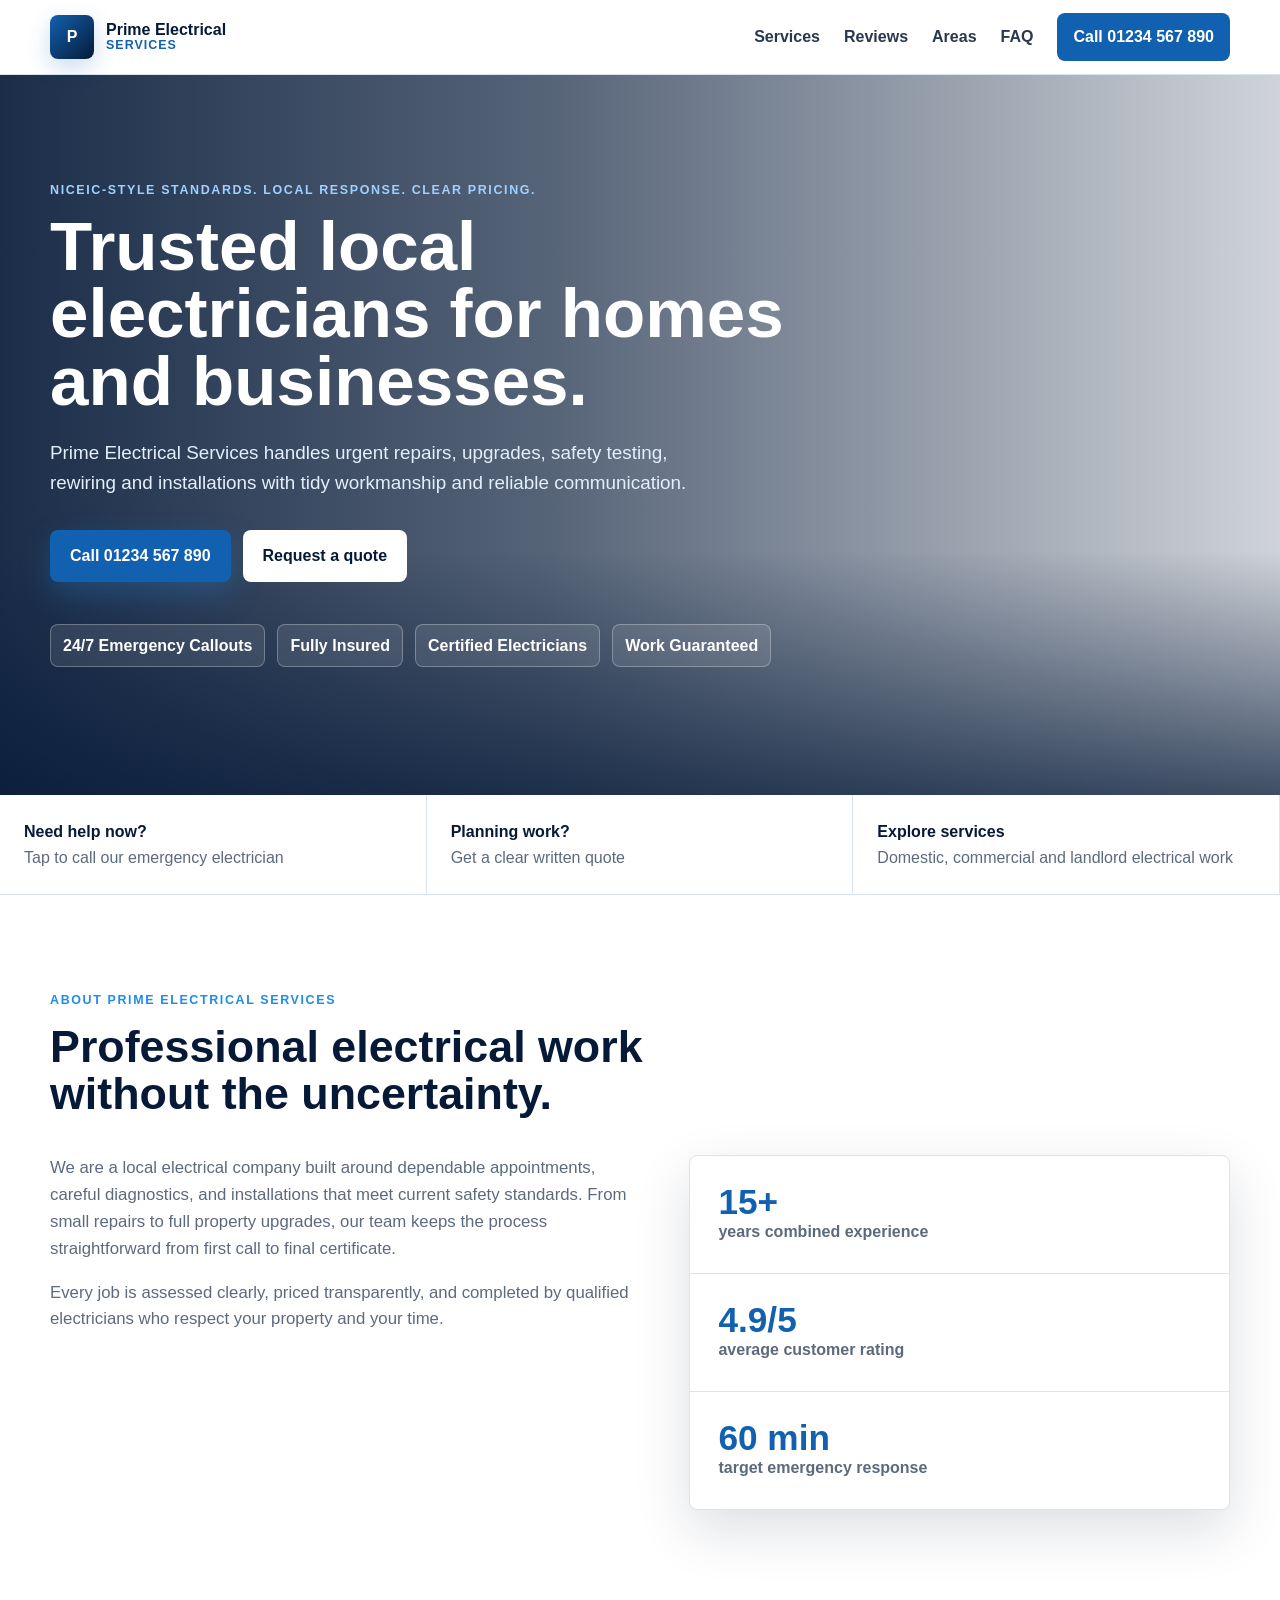
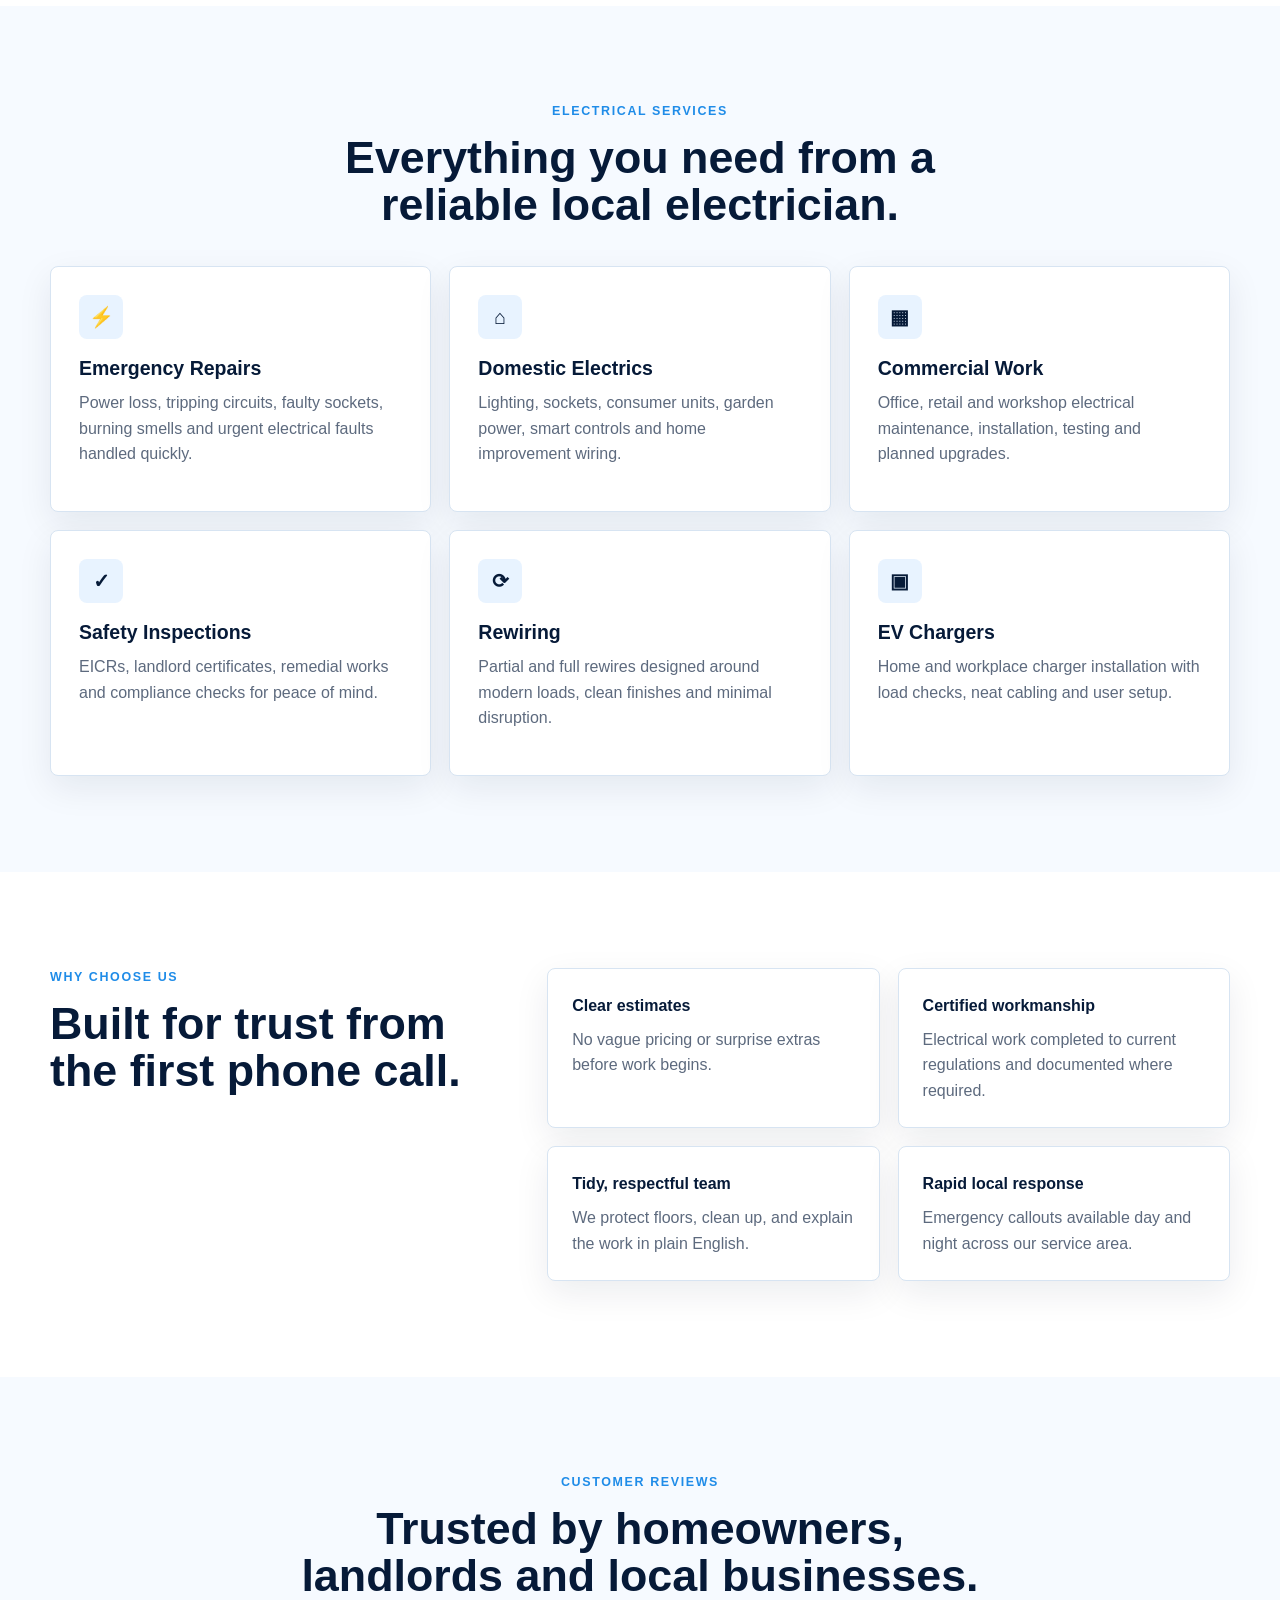
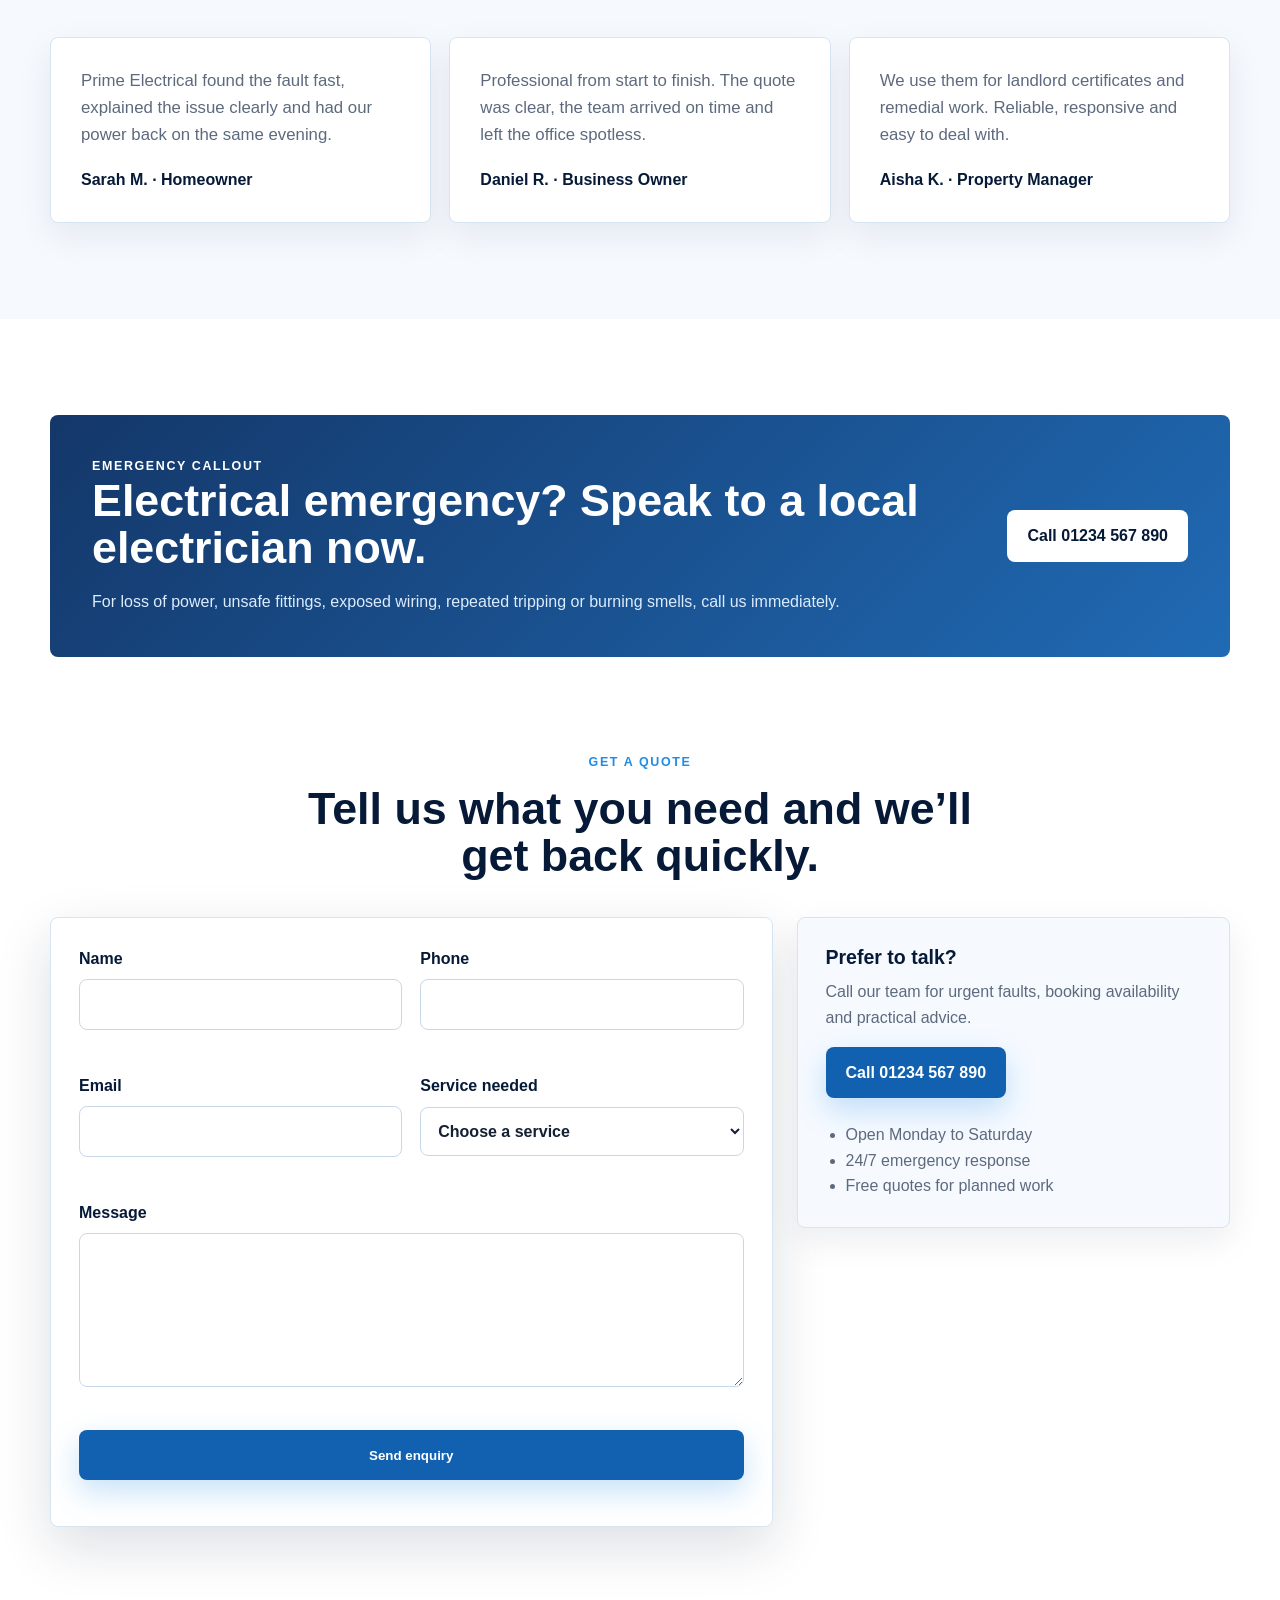
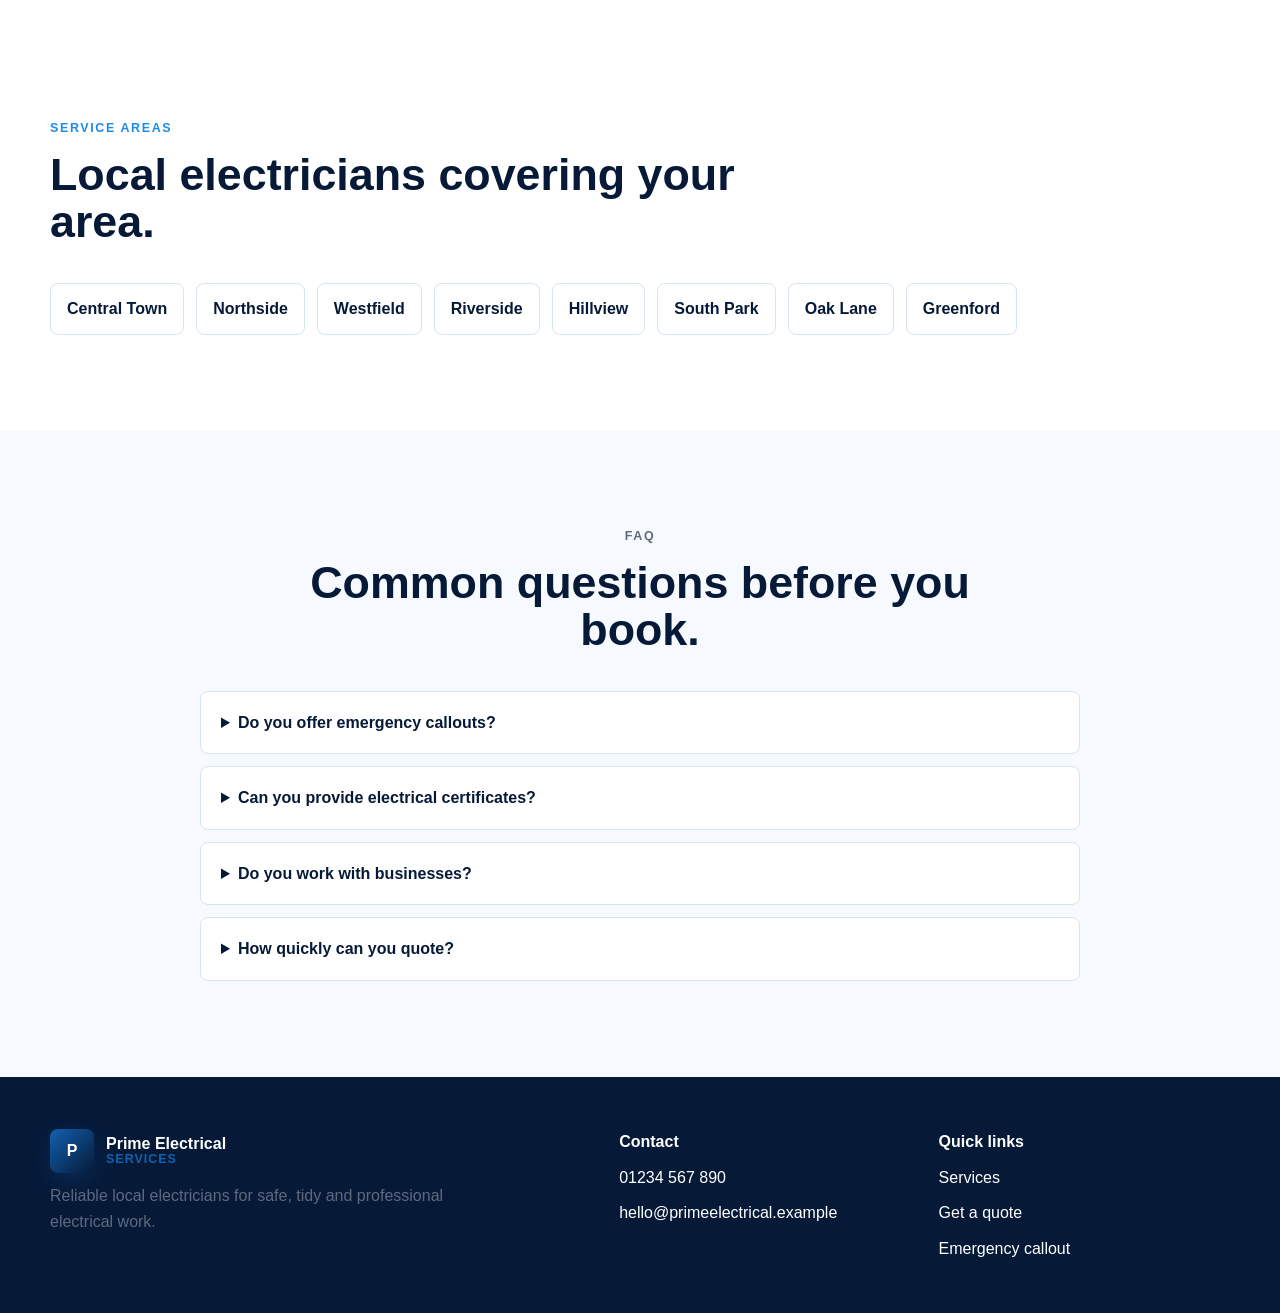
==== Portfolios/Electrical Business Website/index.html @ 75df39de "Portfolios" ====
<!DOCTYPE html>
<html lang="en">
<head>
  <meta charset="UTF-8">
  <meta name="viewport" content="width=device-width, initial-scale=1.0">
  <meta name="description" content="Prime Electrical Services provides reliable domestic and commercial electrical work, emergency callouts, inspections, rewiring, EV charger installation, and more.">
  <title>Prime Electrical Services | Trusted Local Electricians</title>
  <link rel="preconnect" href="https://images.unsplash.com">
  <link rel="stylesheet" href="styles.css">
</head>
<body>
  <header class="site-header" id="top">
    <nav class="nav" aria-label="Primary navigation">
      <a class="brand" href="#top" aria-label="Prime Electrical Services home">
        <span class="brand-mark">P</span>
        <span>
          <strong>Prime Electrical</strong>
          <small>Services</small>
        </span>
      </a>
      <button class="nav-toggle" type="button" aria-label="Open menu" aria-expanded="false">
        <span></span>
        <span></span>
        <span></span>
      </button>
      <div class="nav-links">
        <a href="#services">Services</a>
        <a href="#reviews">Reviews</a>
        <a href="#areas">Areas</a>
        <a href="#faq">FAQ</a>
        <a class="nav-call" href="tel:+441234567890">Call 01234 567 890</a>
      </div>
    </nav>
  </header>

  <main>
    <section class="hero section-reveal">
      <div class="hero-media" role="img" aria-label="Qualified electrician checking a residential electrical panel"></div>
      <div class="hero-overlay"></div>
      <div class="hero-content">
        <p class="eyebrow">NICEIC-style standards. Local response. Clear pricing.</p>
        <h1>Trusted local electricians for homes and businesses.</h1>
        <p class="hero-copy">Prime Electrical Services handles urgent repairs, upgrades, safety testing, rewiring and installations with tidy workmanship and reliable communication.</p>
        <div class="hero-actions">
          <a class="button primary" href="tel:+441234567890">Call 01234 567 890</a>
          <a class="button secondary" href="#contact">Request a quote</a>
        </div>
        <div class="trust-strip" aria-label="Trust badges">
          <span>24/7 Emergency Callouts</span>
          <span>Fully Insured</span>
          <span>Certified Electricians</span>
          <span>Work Guaranteed</span>
        </div>
      </div>
    </section>

    <section class="quick-contact" aria-label="Fast contact options">
      <a href="tel:+441234567890"><strong>Need help now?</strong> Tap to call our emergency electrician</a>
      <a href="#contact"><strong>Planning work?</strong> Get a clear written quote</a>
      <a href="#services"><strong>Explore services</strong> Domestic, commercial and landlord electrical work</a>
    </section>

    <section class="section about section-reveal" id="about">
      <div class="section-heading">
        <p class="eyebrow">About Prime Electrical Services</p>
        <h2>Professional electrical work without the uncertainty.</h2>
      </div>
      <div class="about-grid">
        <div>
          <p>We are a local electrical company built around dependable appointments, careful diagnostics, and installations that meet current safety standards. From small repairs to full property upgrades, our team keeps the process straightforward from first call to final certificate.</p>
          <p>Every job is assessed clearly, priced transparently, and completed by qualified electricians who respect your property and your time.</p>
        </div>
        <div class="stat-panel" aria-label="Company highlights">
          <div><strong>15+</strong><span>years combined experience</span></div>
          <div><strong>4.9/5</strong><span>average customer rating</span></div>
          <div><strong>60 min</strong><span>target emergency response</span></div>
        </div>
      </div>
    </section>

    <section class="section services section-reveal" id="services">
      <div class="section-heading center">
        <p class="eyebrow">Electrical services</p>
        <h2>Everything you need from a reliable local electrician.</h2>
      </div>
      <div class="card-grid">
        <article class="service-card">
          <span class="icon">⚡</span>
          <h3>Emergency Repairs</h3>
          <p>Power loss, tripping circuits, faulty sockets, burning smells and urgent electrical faults handled quickly.</p>
        </article>
        <article class="service-card">
          <span class="icon">⌂</span>
          <h3>Domestic Electrics</h3>
          <p>Lighting, sockets, consumer units, garden power, smart controls and home improvement wiring.</p>
        </article>
        <article class="service-card">
          <span class="icon">▦</span>
          <h3>Commercial Work</h3>
          <p>Office, retail and workshop electrical maintenance, installation, testing and planned upgrades.</p>
        </article>
        <article class="service-card">
          <span class="icon">✓</span>
          <h3>Safety Inspections</h3>
          <p>EICRs, landlord certificates, remedial works and compliance checks for peace of mind.</p>
        </article>
        <article class="service-card">
          <span class="icon">⟳</span>
          <h3>Rewiring</h3>
          <p>Partial and full rewires designed around modern loads, clean finishes and minimal disruption.</p>
        </article>
        <article class="service-card">
          <span class="icon">▣</span>
          <h3>EV Chargers</h3>
          <p>Home and workplace charger installation with load checks, neat cabling and user setup.</p>
        </article>
      </div>
    </section>

    <section class="section why section-reveal" id="why">
      <div class="section-heading">
        <p class="eyebrow">Why choose us</p>
        <h2>Built for trust from the first phone call.</h2>
      </div>
      <div class="why-grid">
        <div class="why-item"><strong>Clear estimates</strong><span>No vague pricing or surprise extras before work begins.</span></div>
        <div class="why-item"><strong>Certified workmanship</strong><span>Electrical work completed to current regulations and documented where required.</span></div>
        <div class="why-item"><strong>Tidy, respectful team</strong><span>We protect floors, clean up, and explain the work in plain English.</span></div>
        <div class="why-item"><strong>Rapid local response</strong><span>Emergency callouts available day and night across our service area.</span></div>
      </div>
    </section>

    <section class="section reviews section-reveal" id="reviews">
      <div class="section-heading center">
        <p class="eyebrow">Customer reviews</p>
        <h2>Trusted by homeowners, landlords and local businesses.</h2>
      </div>
      <div class="review-grid">
        <figure>
          <blockquote>Prime Electrical found the fault fast, explained the issue clearly and had our power back on the same evening.</blockquote>
          <figcaption>Sarah M. · Homeowner</figcaption>
        </figure>
        <figure>
          <blockquote>Professional from start to finish. The quote was clear, the team arrived on time and left the office spotless.</blockquote>
          <figcaption>Daniel R. · Business Owner</figcaption>
        </figure>
        <figure>
          <blockquote>We use them for landlord certificates and remedial work. Reliable, responsive and easy to deal with.</blockquote>
          <figcaption>Aisha K. · Property Manager</figcaption>
        </figure>
      </div>
    </section>

    <section class="emergency section-reveal" id="emergency">
      <div>
        <p class="eyebrow">Emergency callout</p>
        <h2>Electrical emergency? Speak to a local electrician now.</h2>
        <p>For loss of power, unsafe fittings, exposed wiring, repeated tripping or burning smells, call us immediately.</p>
      </div>
      <a class="button light" href="tel:+441234567890">Call 01234 567 890</a>
    </section>

    <section class="section contact section-reveal" id="contact">
      <div class="section-heading center">
        <p class="eyebrow">Get a quote</p>
        <h2>Tell us what you need and we’ll get back quickly.</h2>
      </div>
      <div class="contact-grid">
        <form class="contact-form" novalidate>
          <label>
            Name
            <input type="text" name="name" autocomplete="name" required minlength="2">
            <span class="error"></span>
          </label>
          <label>
            Phone
            <input type="tel" name="phone" autocomplete="tel" required pattern="^[0-9+()\\s-]{8,}$">
            <span class="error"></span>
          </label>
          <label>
            Email
            <input type="email" name="email" autocomplete="email" required>
            <span class="error"></span>
          </label>
          <label>
            Service needed
            <select name="service" required>
              <option value="">Choose a service</option>
              <option>Emergency repair</option>
              <option>Inspection or certificate</option>
              <option>Installation or upgrade</option>
              <option>Rewiring</option>
              <option>Commercial electrical work</option>
            </select>
            <span class="error"></span>
          </label>
          <label class="full">
            Message
            <textarea name="message" rows="5" required minlength="10"></textarea>
            <span class="error"></span>
          </label>
          <button class="button primary full" type="submit">Send enquiry</button>
          <p class="form-status" role="status" aria-live="polite"></p>
        </form>
        <aside class="contact-card">
          <h3>Prefer to talk?</h3>
          <p>Call our team for urgent faults, booking availability and practical advice.</p>
          <a class="button primary" href="tel:+441234567890">Call 01234 567 890</a>
          <ul>
            <li>Open Monday to Saturday</li>
            <li>24/7 emergency response</li>
            <li>Free quotes for planned work</li>
          </ul>
        </aside>
      </div>
    </section>

    <section class="section areas section-reveal" id="areas">
      <div class="section-heading">
        <p class="eyebrow">Service areas</p>
        <h2>Local electricians covering your area.</h2>
      </div>
      <div class="area-list" aria-label="Areas served">
        <span>Central Town</span>
        <span>Northside</span>
        <span>Westfield</span>
        <span>Riverside</span>
        <span>Hillview</span>
        <span>South Park</span>
        <span>Oak Lane</span>
        <span>Greenford</span>
      </div>
    </section>

    <section class="section faq section-reveal" id="faq">
      <div class="section-heading center">
        <p class="eyebrow">FAQ</p>
        <h2>Common questions before you book.</h2>
      </div>
      <div class="faq-list">
        <details>
          <summary>Do you offer emergency callouts?</summary>
          <p>Yes. We handle urgent electrical faults, unsafe wiring, loss of power and repeated tripping, with 24/7 callout availability.</p>
        </details>
        <details>
          <summary>Can you provide electrical certificates?</summary>
          <p>Yes. We carry out EICRs, landlord safety checks, minor works certification and remedial work where required.</p>
        </details>
        <details>
          <summary>Do you work with businesses?</summary>
          <p>Yes. We support offices, shops, workshops and landlords with maintenance, upgrades, inspections and emergency repairs.</p>
        </details>
        <details>
          <summary>How quickly can you quote?</summary>
          <p>For many smaller jobs we can provide guidance the same day. Larger installations may need a site visit before a fixed quote.</p>
        </details>
      </div>
    </section>
  </main>

  <footer class="footer">
    <div>
      <a class="brand" href="#top">
        <span class="brand-mark">P</span>
        <span><strong>Prime Electrical</strong><small>Services</small></span>
      </a>
      <p>Reliable local electricians for safe, tidy and professional electrical work.</p>
    </div>
    <div>
      <strong>Contact</strong>
      <a href="tel:+441234567890">01234 567 890</a>
      <a href="mailto:hello@primeelectrical.example">hello@primeelectrical.example</a>
    </div>
    <div>
      <strong>Quick links</strong>
      <a href="#services">Services</a>
      <a href="#contact">Get a quote</a>
      <a href="#emergency">Emergency callout</a>
    </div>
  </footer>

  <script src="script.js"></script>
</body>
</html>
---- Portfolios/Electrical Business Website/styles.css ----
:root {
  --blue-950: #061a38;
  --blue-850: #0a2f63;
  --blue-700: #1261b0;
  --blue-500: #1f8ce8;
  --blue-100: #e8f3ff;
  --ink: #142033;
  --muted: #5d6a7e;
  --line: #d7e4f2;
  --white: #ffffff;
  --green: #15a46b;
  --shadow: 0 20px 55px rgba(6, 26, 56, 0.14);
}

* {
  box-sizing: border-box;
}

html {
  scroll-behavior: smooth;
}

body {
  margin: 0;
  color: var(--ink);
  font-family: Arial, Helvetica, sans-serif;
  line-height: 1.6;
  background: var(--white);
}

a {
  color: inherit;
  text-decoration: none;
}

img,
svg {
  max-width: 100%;
}

.site-header {
  position: sticky;
  top: 0;
  z-index: 30;
  background: rgba(255, 255, 255, 0.95);
  border-bottom: 1px solid var(--line);
  backdrop-filter: blur(16px);
}

.nav {
  width: min(1180px, calc(100% - 32px));
  min-height: 74px;
  margin: 0 auto;
  display: flex;
  align-items: center;
  justify-content: space-between;
  gap: 24px;
}

.brand {
  display: inline-flex;
  align-items: center;
  gap: 12px;
  font-weight: 800;
  color: var(--blue-950);
}

.brand small,
.brand strong {
  display: block;
  line-height: 1.05;
}

.brand small {
  color: var(--blue-700);
  font-size: 0.78rem;
  letter-spacing: 0.08em;
  text-transform: uppercase;
}

.brand-mark {
  width: 44px;
  height: 44px;
  display: grid;
  place-items: center;
  border-radius: 8px;
  color: var(--white);
  background: linear-gradient(135deg, var(--blue-700), var(--blue-950));
  box-shadow: 0 8px 22px rgba(18, 97, 176, 0.22);
}

.nav-links {
  display: flex;
  align-items: center;
  gap: 24px;
  font-weight: 700;
  color: #29384d;
}

.nav-links a:not(.nav-call):hover {
  color: var(--blue-700);
}

.nav-call {
  padding: 11px 16px;
  border-radius: 8px;
  color: var(--white);
  background: var(--blue-700);
}

.nav-toggle {
  display: none;
  width: 44px;
  height: 44px;
  padding: 10px;
  border: 1px solid var(--line);
  border-radius: 8px;
  background: var(--white);
}

.nav-toggle span {
  display: block;
  height: 2px;
  margin: 5px 0;
  background: var(--blue-950);
}

.hero {
  position: relative;
  min-height: 720px;
  display: grid;
  align-items: center;
  overflow: hidden;
  color: var(--white);
}

.hero-media {
  position: absolute;
  inset: 0;
  background:
    linear-gradient(90deg, rgba(6, 26, 56, 0.92), rgba(6, 26, 56, 0.68) 43%, rgba(6, 26, 56, 0.18)),
    url("https://images.unsplash.com/photo-1621905252507-b35492cc74b4?auto=format&fit=crop&w=1800&q=72") center / cover;
  transform: scale(1.02);
}

.hero-overlay {
  position: absolute;
  inset: auto 0 0 0;
  height: 34%;
  background: linear-gradient(0deg, rgba(6, 26, 56, 0.72), transparent);
}

.hero-content {
  position: relative;
  width: min(1180px, calc(100% - 32px));
  margin: 0 auto;
  padding: 96px 0 118px;
}

.eyebrow {
  margin: 0 0 12px;
  color: var(--blue-500);
  font-size: 0.78rem;
  font-weight: 900;
  letter-spacing: 0.13em;
  text-transform: uppercase;
}

.hero .eyebrow {
  color: #9fd1ff;
}

h1,
h2,
h3,
p {
  margin-top: 0;
}

h1 {
  max-width: 760px;
  margin-bottom: 22px;
  font-size: clamp(2.45rem, 5.4vw, 5.25rem);
  line-height: 0.98;
}

h2 {
  margin-bottom: 18px;
  color: var(--blue-950);
  font-size: clamp(2rem, 3.5vw, 3.2rem);
  line-height: 1.05;
}

h3 {
  margin-bottom: 10px;
  color: var(--blue-950);
  font-size: 1.22rem;
  line-height: 1.2;
}

.hero-copy {
  max-width: 650px;
  color: #e4effb;
  font-size: 1.18rem;
}

.hero-actions,
.trust-strip {
  display: flex;
  flex-wrap: wrap;
  gap: 12px;
  align-items: center;
}

.hero-actions {
  margin: 32px 0 42px;
}

.button {
  display: inline-flex;
  min-height: 50px;
  align-items: center;
  justify-content: center;
  padding: 13px 20px;
  border: 0;
  border-radius: 8px;
  font-weight: 900;
  cursor: pointer;
  transition: transform 180ms ease, box-shadow 180ms ease, background 180ms ease;
}

.button:hover {
  transform: translateY(-2px);
}

.button.primary {
  color: var(--white);
  background: var(--blue-700);
  box-shadow: 0 12px 30px rgba(31, 140, 232, 0.25);
}

.button.primary:hover {
  background: var(--blue-850);
}

.button.secondary {
  color: var(--blue-950);
  background: var(--white);
}

.button.light {
  color: var(--blue-950);
  background: var(--white);
  white-space: nowrap;
}

.trust-strip span {
  min-height: 38px;
  display: inline-flex;
  align-items: center;
  padding: 8px 12px;
  border: 1px solid rgba(255, 255, 255, 0.28);
  border-radius: 8px;
  background: rgba(255, 255, 255, 0.1);
  font-weight: 800;
}

.quick-contact {
  display: grid;
  grid-template-columns: repeat(3, 1fr);
  border-bottom: 1px solid var(--line);
  background: var(--white);
}

.quick-contact a {
  min-height: 98px;
  padding: 24px;
  border-right: 1px solid var(--line);
  color: var(--muted);
}

.quick-contact strong {
  display: block;
  color: var(--blue-950);
}

.section {
  width: min(1180px, calc(100% - 32px));
  margin: 0 auto;
  padding: 96px 0;
}

.section-heading {
  max-width: 720px;
  margin-bottom: 38px;
}

.section-heading.center {
  margin-right: auto;
  margin-left: auto;
  text-align: center;
}

.about-grid {
  display: grid;
  grid-template-columns: 1.05fr 0.95fr;
  gap: 42px;
  align-items: start;
}

.about-grid p {
  color: var(--muted);
  font-size: 1.05rem;
}

.stat-panel {
  display: grid;
  gap: 1px;
  overflow: hidden;
  border: 1px solid var(--line);
  border-radius: 8px;
  background: var(--line);
  box-shadow: var(--shadow);
}

.stat-panel div {
  padding: 28px;
  background: var(--white);
}

.stat-panel strong {
  display: block;
  color: var(--blue-700);
  font-size: 2.2rem;
  line-height: 1;
}

.stat-panel span {
  color: var(--muted);
  font-weight: 700;
}

.services,
.reviews,
.faq {
  width: 100%;
  padding-right: max(16px, calc((100% - 1180px) / 2));
  padding-left: max(16px, calc((100% - 1180px) / 2));
  background: #f6faff;
}

.card-grid,
.review-grid,
.why-grid {
  display: grid;
  grid-template-columns: repeat(3, 1fr);
  gap: 18px;
}

.service-card,
figure,
.why-item,
.contact-card {
  border: 1px solid var(--line);
  border-radius: 8px;
  background: var(--white);
  box-shadow: 0 12px 35px rgba(6, 26, 56, 0.08);
}

.service-card {
  padding: 28px;
}

.service-card p,
.why-item span,
figure blockquote,
.contact-card p,
.footer p,
.faq p {
  color: var(--muted);
}

.icon {
  width: 44px;
  height: 44px;
  display: grid;
  place-items: center;
  margin-bottom: 18px;
  border-radius: 8px;
  color: var(--blue-950);
  background: var(--blue-100);
  font-size: 1.25rem;
  font-weight: 900;
}

.why {
  display: grid;
  grid-template-columns: 0.8fr 1.2fr;
  gap: 42px;
  align-items: start;
}

.why-grid {
  grid-template-columns: repeat(2, 1fr);
}

.why-item {
  padding: 24px;
}

.why-item strong {
  display: block;
  margin-bottom: 8px;
  color: var(--blue-950);
}

figure {
  margin: 0;
  padding: 30px;
}

figure blockquote {
  margin: 0 0 18px;
  font-size: 1.05rem;
}

figcaption {
  color: var(--blue-950);
  font-weight: 900;
}

.emergency {
  width: min(1180px, calc(100% - 32px));
  margin: 96px auto 0;
  display: flex;
  gap: 24px;
  align-items: center;
  justify-content: space-between;
  padding: 42px;
  border-radius: 8px;
  color: var(--white);
  background:
    linear-gradient(135deg, rgba(10, 47, 99, 0.96), rgba(18, 97, 176, 0.94)),
    url("https://images.unsplash.com/photo-1558618666-fcd25c85cd64?auto=format&fit=crop&w=1500&q=70") center / cover;
}

.emergency h2,
.emergency .eyebrow {
  color: var(--white);
}

.emergency p {
  margin-bottom: 0;
  color: #dcecff;
}

.contact-grid {
  display: grid;
  grid-template-columns: 1.25fr 0.75fr;
  gap: 24px;
  align-items: start;
}

.contact-form {
  display: grid;
  grid-template-columns: repeat(2, 1fr);
  gap: 18px;
  padding: 28px;
  border: 1px solid var(--line);
  border-radius: 8px;
  background: var(--white);
  box-shadow: var(--shadow);
}

label {
  display: grid;
  gap: 7px;
  color: var(--blue-950);
  font-weight: 900;
}

.full {
  grid-column: 1 / -1;
}

input,
select,
textarea {
  width: 100%;
  min-height: 48px;
  padding: 12px 13px;
  border: 1px solid #c9d8e8;
  border-radius: 8px;
  color: var(--ink);
  font: inherit;
  background: var(--white);
}

textarea {
  resize: vertical;
}

input:focus,
select:focus,
textarea:focus {
  border-color: var(--blue-500);
  outline: 3px solid rgba(31, 140, 232, 0.15);
}

.error {
  min-height: 18px;
  color: #b42318;
  font-size: 0.82rem;
  font-weight: 700;
}

.form-status {
  margin: 0;
  color: var(--green);
  font-weight: 900;
}

.contact-card {
  padding: 28px;
  background: #f6faff;
}

.contact-card ul {
  margin: 24px 0 0;
  padding-left: 20px;
  color: var(--muted);
}

.area-list {
  display: flex;
  flex-wrap: wrap;
  gap: 12px;
}

.area-list span {
  padding: 12px 16px;
  border: 1px solid var(--line);
  border-radius: 8px;
  color: var(--blue-950);
  background: var(--white);
  font-weight: 800;
}

.faq-list {
  max-width: 880px;
  margin: 0 auto;
  display: grid;
  gap: 12px;
}

details {
  border: 1px solid var(--line);
  border-radius: 8px;
  background: var(--white);
}

summary {
  padding: 18px 20px;
  color: var(--blue-950);
  font-weight: 900;
  cursor: pointer;
}

details p {
  margin: 0;
  padding: 0 20px 20px;
}

.footer {
  display: grid;
  grid-template-columns: 1.3fr 0.7fr 0.7fr;
  gap: 28px;
  padding: 52px max(16px, calc((100% - 1180px) / 2));
  color: #dcecff;
  background: var(--blue-950);
}

.footer .brand,
.footer strong,
.footer a {
  color: var(--white);
}

.footer > div {
  display: grid;
  gap: 10px;
  align-content: start;
}

.footer p {
  max-width: 430px;
}

.section-reveal {
  opacity: 0;
  transform: translateY(26px);
  transition: opacity 650ms ease, transform 650ms ease;
}

.section-reveal.visible {
  opacity: 1;
  transform: translateY(0);
}

@media (prefers-reduced-motion: reduce) {
  html {
    scroll-behavior: auto;
  }

  .section-reveal {
    opacity: 1;
    transform: none;
    transition: none;
  }
}

@media (max-width: 900px) {
  .nav-toggle {
    display: block;
  }

  .nav-links {
    position: absolute;
    top: 74px;
    right: 16px;
    left: 16px;
    display: none;
    flex-direction: column;
    align-items: stretch;
    gap: 0;
    padding: 12px;
    border: 1px solid var(--line);
    border-radius: 8px;
    background: var(--white);
    box-shadow: var(--shadow);
  }

  .nav-links.open {
    display: flex;
  }

  .nav-links a {
    padding: 12px;
  }

  .nav-call {
    text-align: center;
  }

  .hero {
    min-height: 680px;
  }

  .quick-contact,
  .about-grid,
  .why,
  .contact-grid,
  .footer {
    grid-template-columns: 1fr;
  }

  .quick-contact a {
    border-right: 0;
    border-bottom: 1px solid var(--line);
  }

  .card-grid,
  .review-grid,
  .why-grid {
    grid-template-columns: repeat(2, 1fr);
  }

  .emergency {
    align-items: flex-start;
    flex-direction: column;
  }
}

@media (max-width: 640px) {
  .nav {
    width: min(100% - 24px, 1180px);
  }

  .brand strong {
    font-size: 0.96rem;
  }

  .hero {
    min-height: 720px;
  }

  .hero-media {
    background:
      linear-gradient(180deg, rgba(6, 26, 56, 0.9), rgba(6, 26, 56, 0.78)),
      url("https://images.unsplash.com/photo-1621905252507-b35492cc74b4?auto=format&fit=crop&w=1000&q=70") center / cover;
  }

  .hero-content {
    width: min(100% - 24px, 1180px);
    padding: 72px 0 90px;
  }

  h1 {
    font-size: clamp(2.35rem, 13vw, 3.35rem);
  }

  h2 {
    font-size: clamp(1.85rem, 9vw, 2.55rem);
  }

  .button,
  .hero-actions a,
  .button.light {
    width: 100%;
  }

  .trust-strip span {
    width: 100%;
  }

  .section {
    width: min(100% - 24px, 1180px);
    padding: 72px 0;
  }

  .services,
  .reviews,
  .faq {
    width: 100%;
    padding-right: 12px;
    padding-left: 12px;
  }

  .card-grid,
  .review-grid,
  .why-grid,
  .contact-form {
    grid-template-columns: 1fr;
  }

  .emergency {
    width: min(100% - 24px, 1180px);
    margin-top: 72px;
    padding: 30px 22px;
  }

  .contact-form,
  .contact-card {
    padding: 22px;
  }

  .footer {
    padding-right: 20px;
    padding-left: 20px;
  }
}
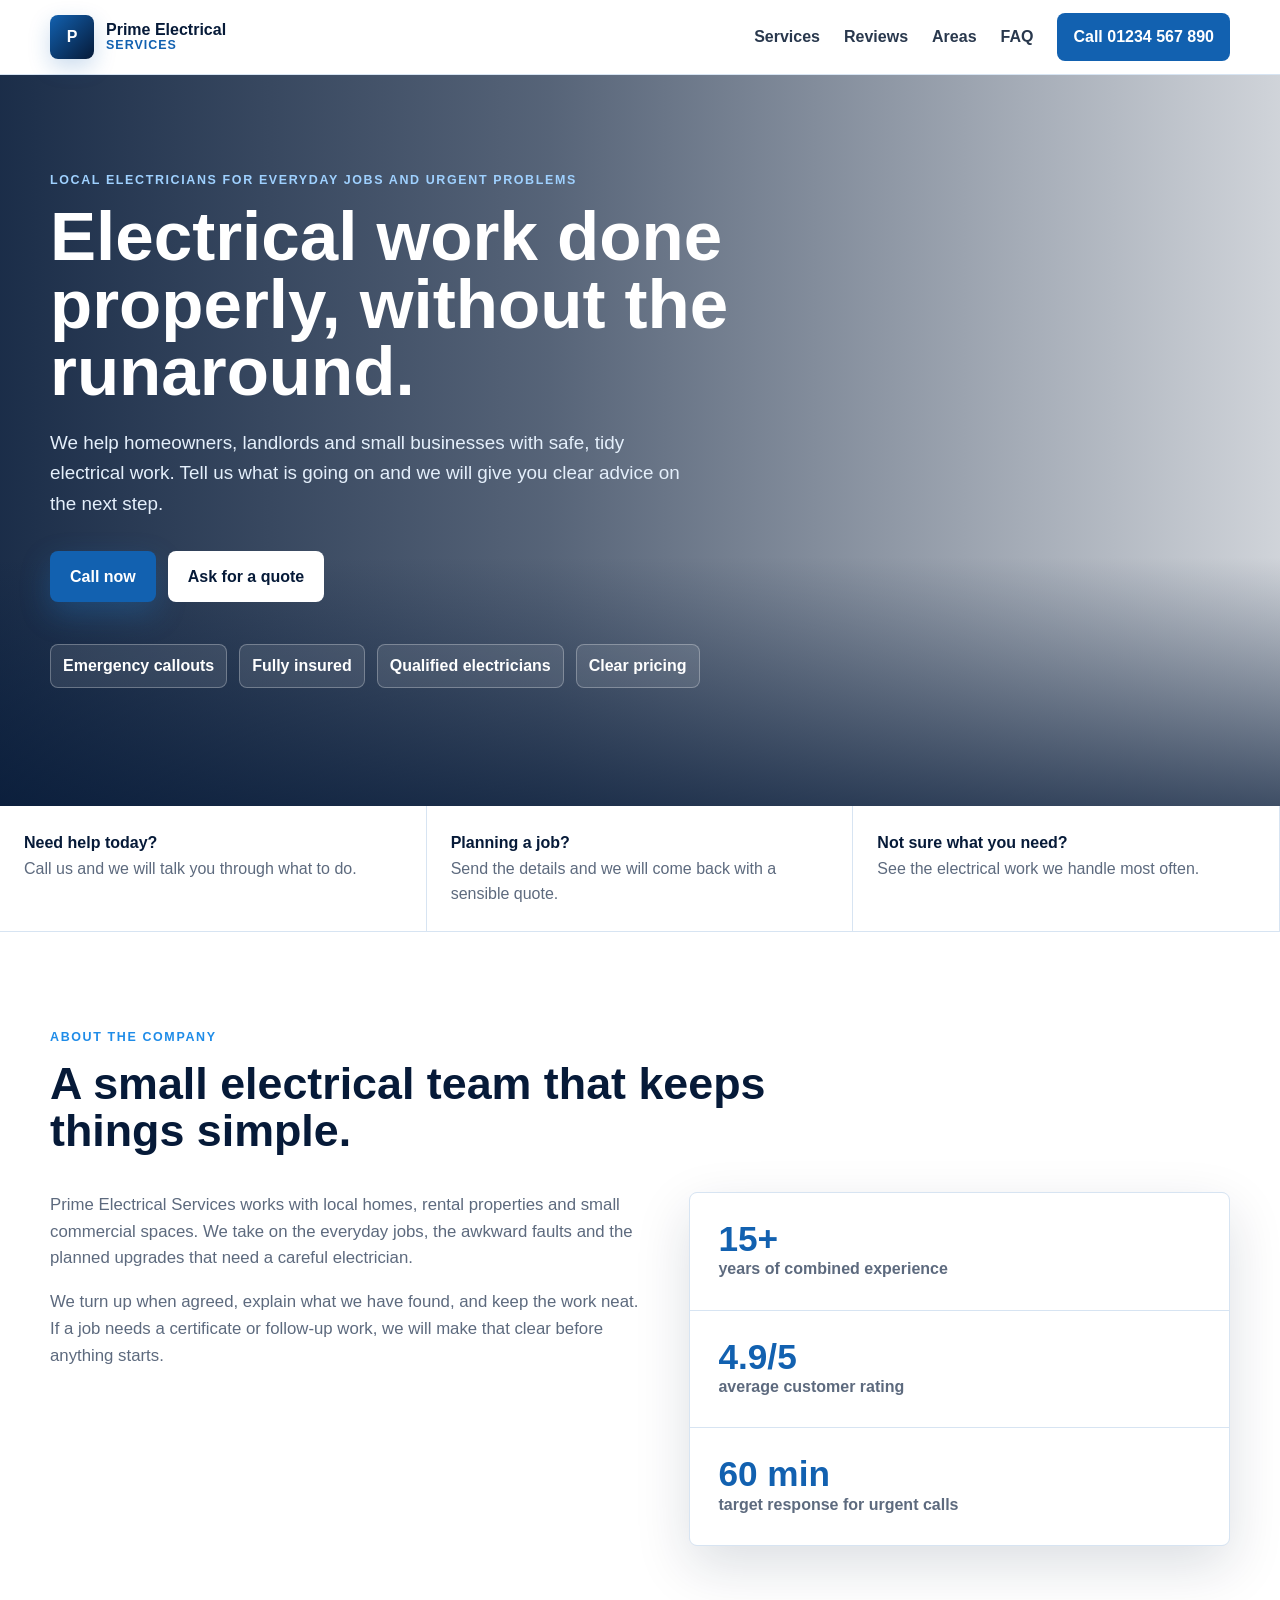
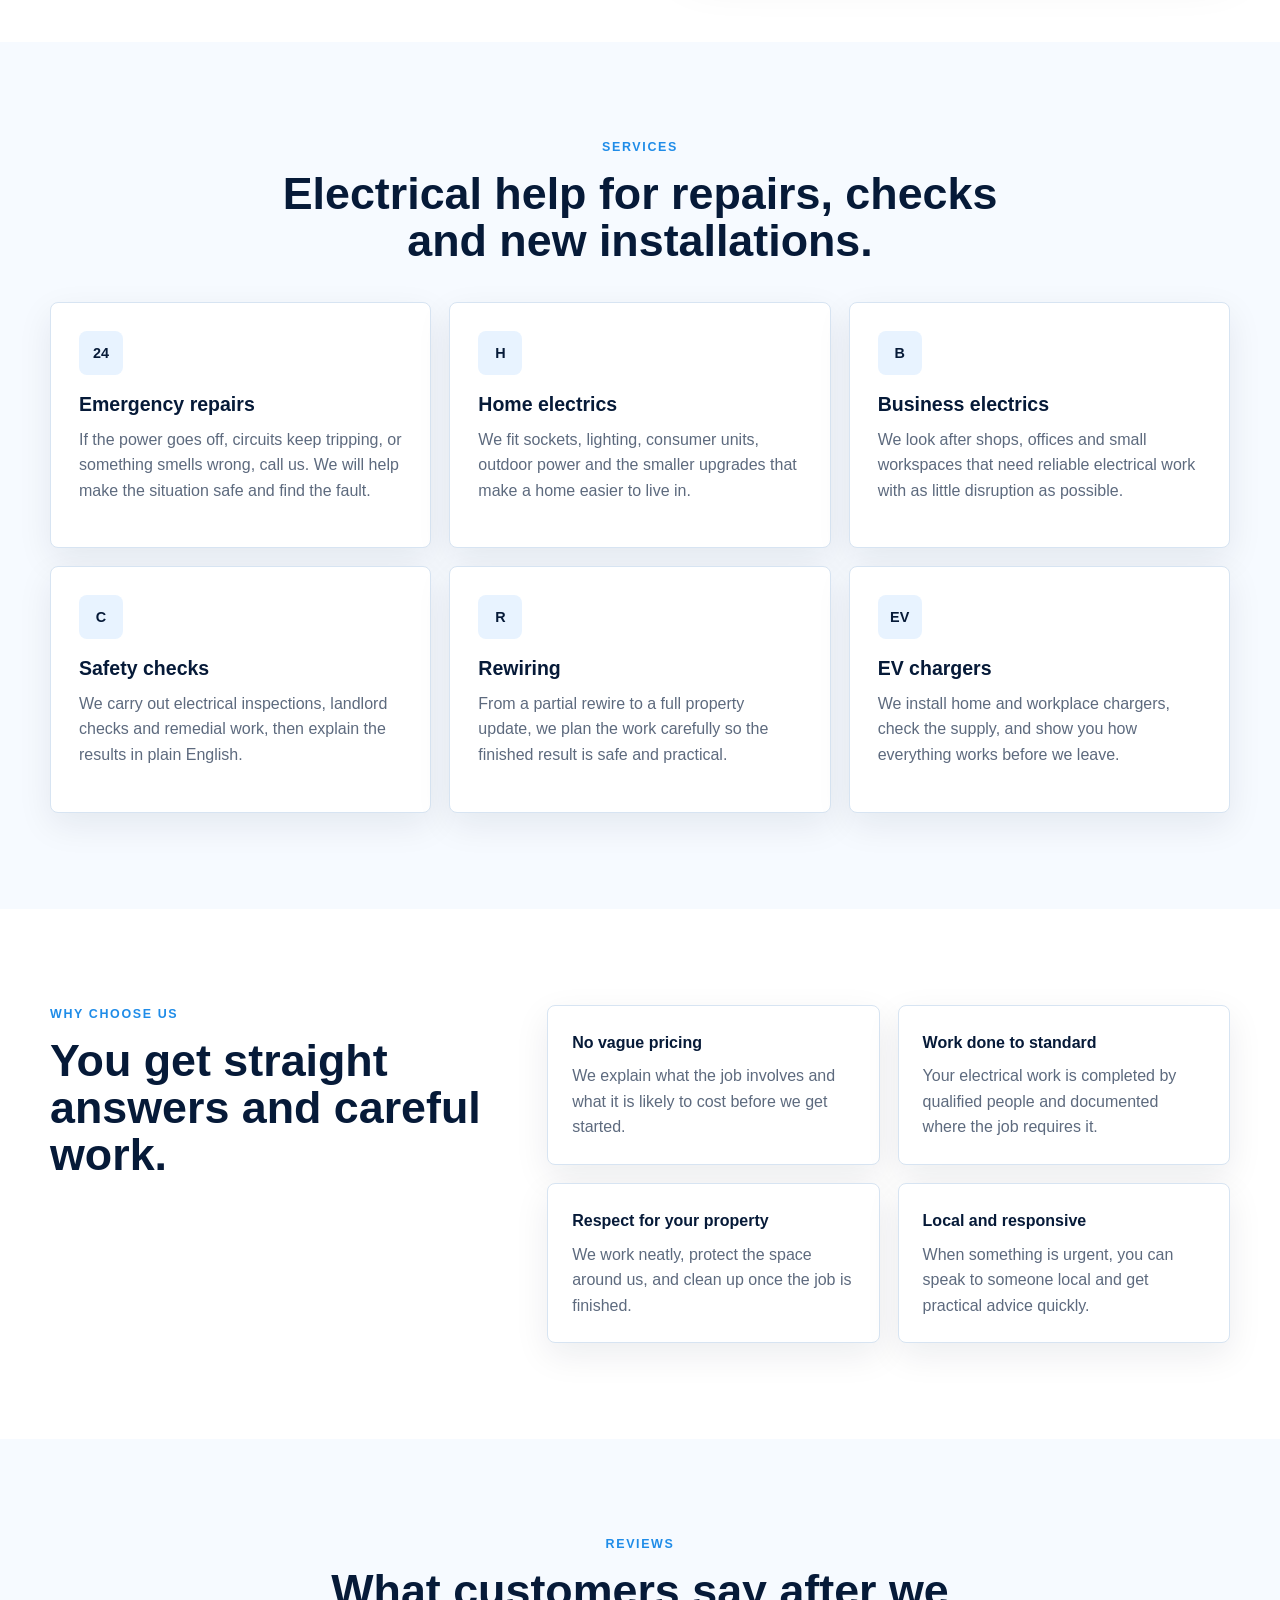
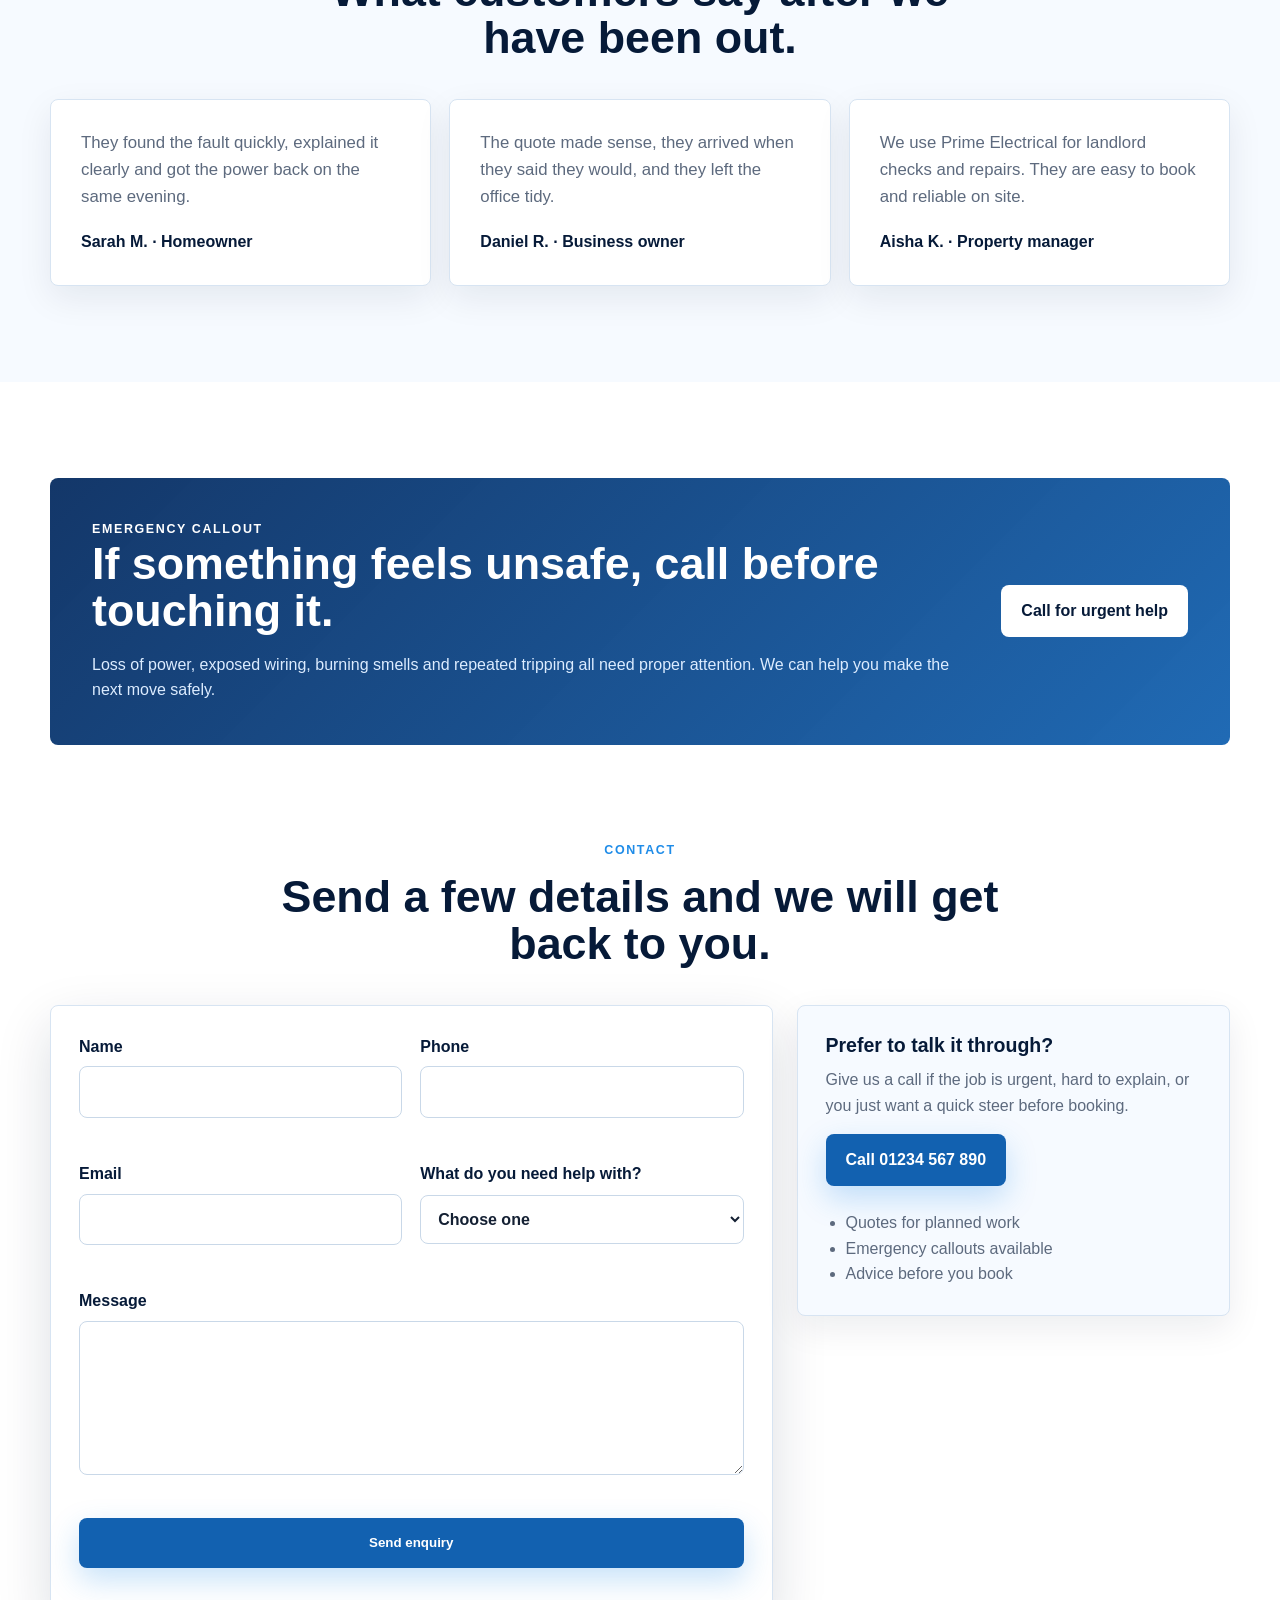
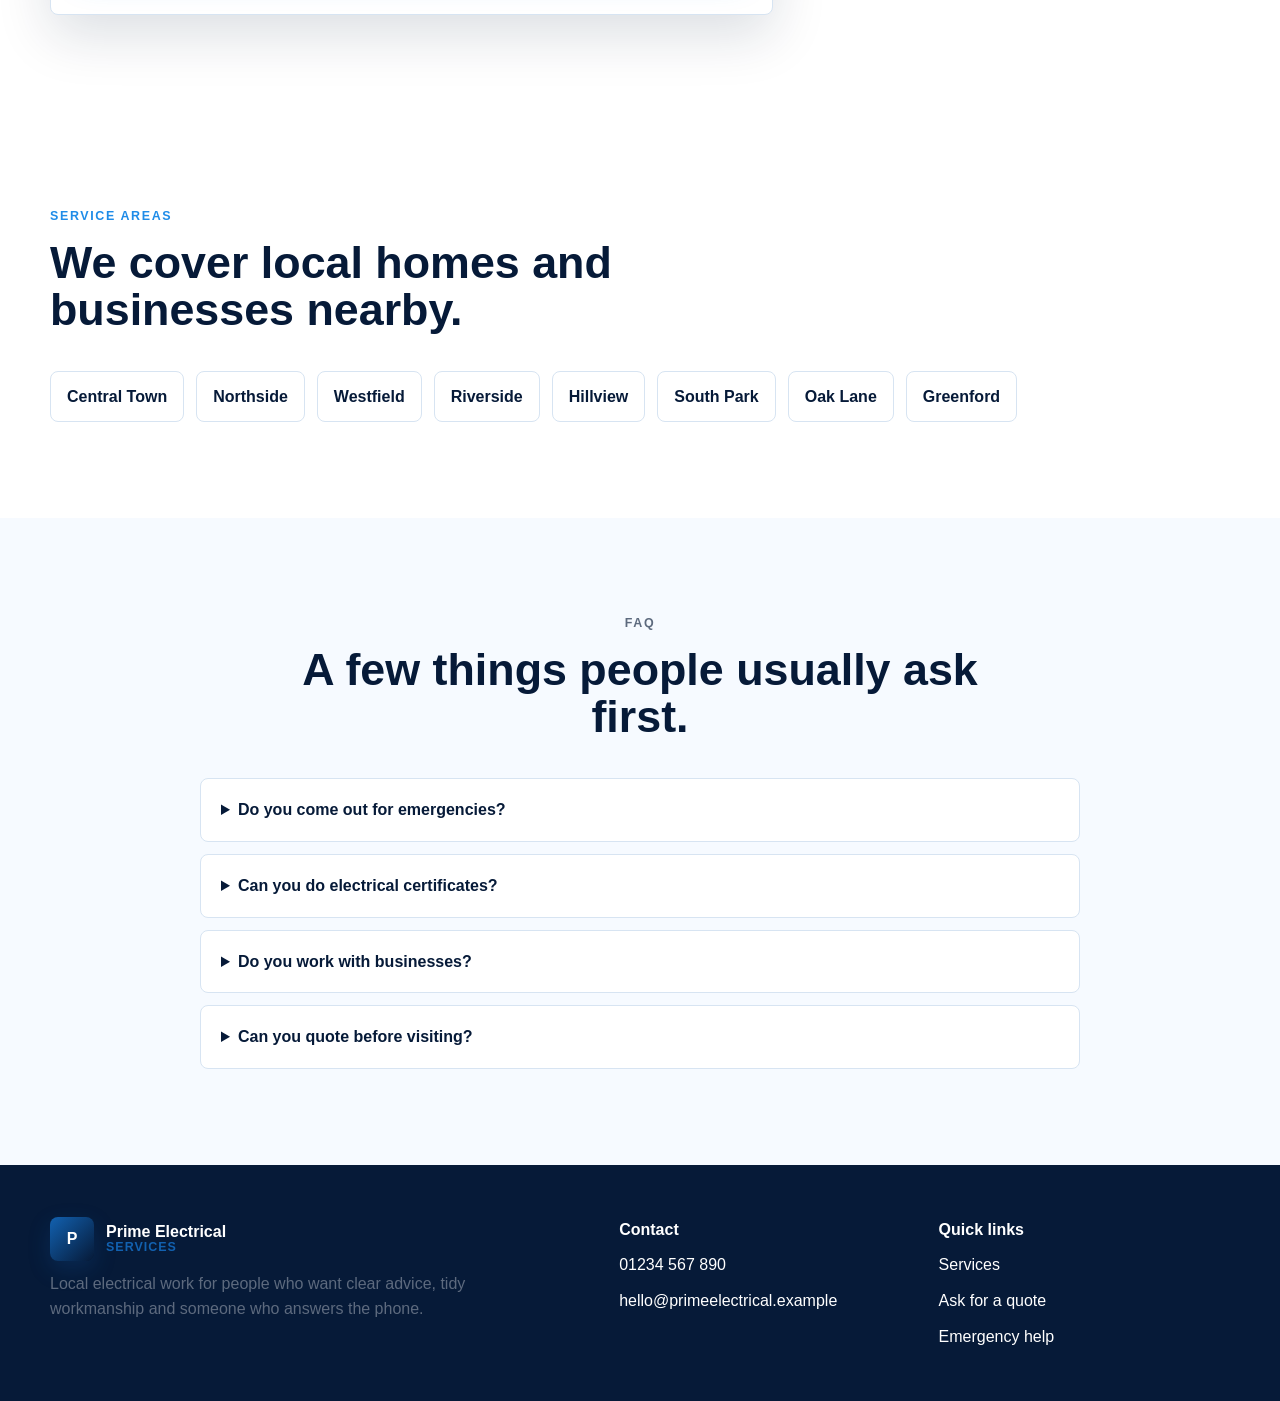
==== commit 926249be: "ai lessx" ====
--- a/Portfolios/Electrical Business Website/index.html
+++ b/Portfolios/Electrical Business Website/index.html
@@ -3,8 +3,8 @@
 <head>
   <meta charset="UTF-8">
   <meta name="viewport" content="width=device-width, initial-scale=1.0">
-  <meta name="description" content="Prime Electrical Services provides reliable domestic and commercial electrical work, emergency callouts, inspections, rewiring, EV charger installation, and more.">
-  <title>Prime Electrical Services | Trusted Local Electricians</title>
+  <meta name="description" content="Prime Electrical Services is a local electrical company helping homeowners, landlords and businesses with repairs, testing, rewiring and installations.">
+  <title>Prime Electrical Services | Local Electricians</title>
   <link rel="preconnect" href="https://images.unsplash.com">
   <link rel="stylesheet" href="styles.css">
 </head>
@@ -35,84 +35,84 @@
 
   <main>
     <section class="hero section-reveal">
-      <div class="hero-media" role="img" aria-label="Qualified electrician checking a residential electrical panel"></div>
+      <div class="hero-media" role="img" aria-label="Electrician checking a residential electrical panel"></div>
       <div class="hero-overlay"></div>
       <div class="hero-content">
-        <p class="eyebrow">NICEIC-style standards. Local response. Clear pricing.</p>
-        <h1>Trusted local electricians for homes and businesses.</h1>
-        <p class="hero-copy">Prime Electrical Services handles urgent repairs, upgrades, safety testing, rewiring and installations with tidy workmanship and reliable communication.</p>
+        <p class="eyebrow">Local electricians for everyday jobs and urgent problems</p>
+        <h1>Electrical work done properly, without the runaround.</h1>
+        <p class="hero-copy">We help homeowners, landlords and small businesses with safe, tidy electrical work. Tell us what is going on and we will give you clear advice on the next step.</p>
         <div class="hero-actions">
-          <a class="button primary" href="tel:+441234567890">Call 01234 567 890</a>
-          <a class="button secondary" href="#contact">Request a quote</a>
+          <a class="button primary" href="tel:+441234567890">Call now</a>
+          <a class="button secondary" href="#contact">Ask for a quote</a>
         </div>
         <div class="trust-strip" aria-label="Trust badges">
-          <span>24/7 Emergency Callouts</span>
-          <span>Fully Insured</span>
-          <span>Certified Electricians</span>
-          <span>Work Guaranteed</span>
+          <span>Emergency callouts</span>
+          <span>Fully insured</span>
+          <span>Qualified electricians</span>
+          <span>Clear pricing</span>
         </div>
       </div>
     </section>
 
     <section class="quick-contact" aria-label="Fast contact options">
-      <a href="tel:+441234567890"><strong>Need help now?</strong> Tap to call our emergency electrician</a>
-      <a href="#contact"><strong>Planning work?</strong> Get a clear written quote</a>
-      <a href="#services"><strong>Explore services</strong> Domestic, commercial and landlord electrical work</a>
+      <a href="tel:+441234567890"><strong>Need help today?</strong> Call us and we will talk you through what to do.</a>
+      <a href="#contact"><strong>Planning a job?</strong> Send the details and we will come back with a sensible quote.</a>
+      <a href="#services"><strong>Not sure what you need?</strong> See the electrical work we handle most often.</a>
     </section>
 
     <section class="section about section-reveal" id="about">
       <div class="section-heading">
-        <p class="eyebrow">About Prime Electrical Services</p>
-        <h2>Professional electrical work without the uncertainty.</h2>
+        <p class="eyebrow">About the company</p>
+        <h2>A small electrical team that keeps things simple.</h2>
       </div>
       <div class="about-grid">
         <div>
-          <p>We are a local electrical company built around dependable appointments, careful diagnostics, and installations that meet current safety standards. From small repairs to full property upgrades, our team keeps the process straightforward from first call to final certificate.</p>
-          <p>Every job is assessed clearly, priced transparently, and completed by qualified electricians who respect your property and your time.</p>
+          <p>Prime Electrical Services works with local homes, rental properties and small commercial spaces. We take on the everyday jobs, the awkward faults and the planned upgrades that need a careful electrician.</p>
+          <p>We turn up when agreed, explain what we have found, and keep the work neat. If a job needs a certificate or follow-up work, we will make that clear before anything starts.</p>
         </div>
         <div class="stat-panel" aria-label="Company highlights">
-          <div><strong>15+</strong><span>years combined experience</span></div>
+          <div><strong>15+</strong><span>years of combined experience</span></div>
           <div><strong>4.9/5</strong><span>average customer rating</span></div>
-          <div><strong>60 min</strong><span>target emergency response</span></div>
+          <div><strong>60 min</strong><span>target response for urgent calls</span></div>
         </div>
       </div>
     </section>
 
     <section class="section services section-reveal" id="services">
       <div class="section-heading center">
-        <p class="eyebrow">Electrical services</p>
-        <h2>Everything you need from a reliable local electrician.</h2>
+        <p class="eyebrow">Services</p>
+        <h2>Electrical help for repairs, checks and new installations.</h2>
       </div>
       <div class="card-grid">
         <article class="service-card">
-          <span class="icon">⚡</span>
-          <h3>Emergency Repairs</h3>
-          <p>Power loss, tripping circuits, faulty sockets, burning smells and urgent electrical faults handled quickly.</p>
-        </article>
-        <article class="service-card">
-          <span class="icon">⌂</span>
-          <h3>Domestic Electrics</h3>
-          <p>Lighting, sockets, consumer units, garden power, smart controls and home improvement wiring.</p>
-        </article>
-        <article class="service-card">
-          <span class="icon">▦</span>
-          <h3>Commercial Work</h3>
-          <p>Office, retail and workshop electrical maintenance, installation, testing and planned upgrades.</p>
-        </article>
-        <article class="service-card">
-          <span class="icon">✓</span>
-          <h3>Safety Inspections</h3>
-          <p>EICRs, landlord certificates, remedial works and compliance checks for peace of mind.</p>
-        </article>
-        <article class="service-card">
-          <span class="icon">⟳</span>
+          <span class="icon">24</span>
+          <h3>Emergency repairs</h3>
+          <p>If the power goes off, circuits keep tripping, or something smells wrong, call us. We will help make the situation safe and find the fault.</p>
+        </article>
+        <article class="service-card">
+          <span class="icon">H</span>
+          <h3>Home electrics</h3>
+          <p>We fit sockets, lighting, consumer units, outdoor power and the smaller upgrades that make a home easier to live in.</p>
+        </article>
+        <article class="service-card">
+          <span class="icon">B</span>
+          <h3>Business electrics</h3>
+          <p>We look after shops, offices and small workspaces that need reliable electrical work with as little disruption as possible.</p>
+        </article>
+        <article class="service-card">
+          <span class="icon">C</span>
+          <h3>Safety checks</h3>
+          <p>We carry out electrical inspections, landlord checks and remedial work, then explain the results in plain English.</p>
+        </article>
+        <article class="service-card">
+          <span class="icon">R</span>
           <h3>Rewiring</h3>
-          <p>Partial and full rewires designed around modern loads, clean finishes and minimal disruption.</p>
-        </article>
-        <article class="service-card">
-          <span class="icon">▣</span>
-          <h3>EV Chargers</h3>
-          <p>Home and workplace charger installation with load checks, neat cabling and user setup.</p>
+          <p>From a partial rewire to a full property update, we plan the work carefully so the finished result is safe and practical.</p>
+        </article>
+        <article class="service-card">
+          <span class="icon">EV</span>
+          <h3>EV chargers</h3>
+          <p>We install home and workplace chargers, check the supply, and show you how everything works before we leave.</p>
         </article>
       </div>
     </section>
@@ -120,33 +120,33 @@
     <section class="section why section-reveal" id="why">
       <div class="section-heading">
         <p class="eyebrow">Why choose us</p>
-        <h2>Built for trust from the first phone call.</h2>
+        <h2>You get straight answers and careful work.</h2>
       </div>
       <div class="why-grid">
-        <div class="why-item"><strong>Clear estimates</strong><span>No vague pricing or surprise extras before work begins.</span></div>
-        <div class="why-item"><strong>Certified workmanship</strong><span>Electrical work completed to current regulations and documented where required.</span></div>
-        <div class="why-item"><strong>Tidy, respectful team</strong><span>We protect floors, clean up, and explain the work in plain English.</span></div>
-        <div class="why-item"><strong>Rapid local response</strong><span>Emergency callouts available day and night across our service area.</span></div>
+        <div class="why-item"><strong>No vague pricing</strong><span>We explain what the job involves and what it is likely to cost before we get started.</span></div>
+        <div class="why-item"><strong>Work done to standard</strong><span>Your electrical work is completed by qualified people and documented where the job requires it.</span></div>
+        <div class="why-item"><strong>Respect for your property</strong><span>We work neatly, protect the space around us, and clean up once the job is finished.</span></div>
+        <div class="why-item"><strong>Local and responsive</strong><span>When something is urgent, you can speak to someone local and get practical advice quickly.</span></div>
       </div>
     </section>
 
     <section class="section reviews section-reveal" id="reviews">
       <div class="section-heading center">
-        <p class="eyebrow">Customer reviews</p>
-        <h2>Trusted by homeowners, landlords and local businesses.</h2>
+        <p class="eyebrow">Reviews</p>
+        <h2>What customers say after we have been out.</h2>
       </div>
       <div class="review-grid">
         <figure>
-          <blockquote>Prime Electrical found the fault fast, explained the issue clearly and had our power back on the same evening.</blockquote>
+          <blockquote>They found the fault quickly, explained it clearly and got the power back on the same evening.</blockquote>
           <figcaption>Sarah M. · Homeowner</figcaption>
         </figure>
         <figure>
-          <blockquote>Professional from start to finish. The quote was clear, the team arrived on time and left the office spotless.</blockquote>
-          <figcaption>Daniel R. · Business Owner</figcaption>
+          <blockquote>The quote made sense, they arrived when they said they would, and they left the office tidy.</blockquote>
+          <figcaption>Daniel R. · Business owner</figcaption>
         </figure>
         <figure>
-          <blockquote>We use them for landlord certificates and remedial work. Reliable, responsive and easy to deal with.</blockquote>
-          <figcaption>Aisha K. · Property Manager</figcaption>
+          <blockquote>We use Prime Electrical for landlord checks and repairs. They are easy to book and reliable on site.</blockquote>
+          <figcaption>Aisha K. · Property manager</figcaption>
         </figure>
       </div>
     </section>
@@ -154,16 +154,16 @@
     <section class="emergency section-reveal" id="emergency">
       <div>
         <p class="eyebrow">Emergency callout</p>
-        <h2>Electrical emergency? Speak to a local electrician now.</h2>
-        <p>For loss of power, unsafe fittings, exposed wiring, repeated tripping or burning smells, call us immediately.</p>
-      </div>
-      <a class="button light" href="tel:+441234567890">Call 01234 567 890</a>
+        <h2>If something feels unsafe, call before touching it.</h2>
+        <p>Loss of power, exposed wiring, burning smells and repeated tripping all need proper attention. We can help you make the next move safely.</p>
+      </div>
+      <a class="button light" href="tel:+441234567890">Call for urgent help</a>
     </section>
 
     <section class="section contact section-reveal" id="contact">
       <div class="section-heading center">
-        <p class="eyebrow">Get a quote</p>
-        <h2>Tell us what you need and we’ll get back quickly.</h2>
+        <p class="eyebrow">Contact</p>
+        <h2>Send a few details and we will get back to you.</h2>
       </div>
       <div class="contact-grid">
         <form class="contact-form" novalidate>
@@ -183,12 +183,12 @@
             <span class="error"></span>
           </label>
           <label>
-            Service needed
+            What do you need help with?
             <select name="service" required>
-              <option value="">Choose a service</option>
-              <option>Emergency repair</option>
+              <option value="">Choose one</option>
+              <option>Urgent electrical fault</option>
               <option>Inspection or certificate</option>
-              <option>Installation or upgrade</option>
+              <option>New fitting or upgrade</option>
               <option>Rewiring</option>
               <option>Commercial electrical work</option>
             </select>
@@ -203,13 +203,13 @@
           <p class="form-status" role="status" aria-live="polite"></p>
         </form>
         <aside class="contact-card">
-          <h3>Prefer to talk?</h3>
-          <p>Call our team for urgent faults, booking availability and practical advice.</p>
+          <h3>Prefer to talk it through?</h3>
+          <p>Give us a call if the job is urgent, hard to explain, or you just want a quick steer before booking.</p>
           <a class="button primary" href="tel:+441234567890">Call 01234 567 890</a>
           <ul>
-            <li>Open Monday to Saturday</li>
-            <li>24/7 emergency response</li>
-            <li>Free quotes for planned work</li>
+            <li>Quotes for planned work</li>
+            <li>Emergency callouts available</li>
+            <li>Advice before you book</li>
           </ul>
         </aside>
       </div>
@@ -218,7 +218,7 @@
     <section class="section areas section-reveal" id="areas">
       <div class="section-heading">
         <p class="eyebrow">Service areas</p>
-        <h2>Local electricians covering your area.</h2>
+        <h2>We cover local homes and businesses nearby.</h2>
       </div>
       <div class="area-list" aria-label="Areas served">
         <span>Central Town</span>
@@ -235,24 +235,24 @@
     <section class="section faq section-reveal" id="faq">
       <div class="section-heading center">
         <p class="eyebrow">FAQ</p>
-        <h2>Common questions before you book.</h2>
+        <h2>A few things people usually ask first.</h2>
       </div>
       <div class="faq-list">
         <details>
-          <summary>Do you offer emergency callouts?</summary>
-          <p>Yes. We handle urgent electrical faults, unsafe wiring, loss of power and repeated tripping, with 24/7 callout availability.</p>
-        </details>
-        <details>
-          <summary>Can you provide electrical certificates?</summary>
-          <p>Yes. We carry out EICRs, landlord safety checks, minor works certification and remedial work where required.</p>
+          <summary>Do you come out for emergencies?</summary>
+          <p>Yes. If there is a fault, loss of power or anything that seems unsafe, call us and we will talk you through the next step.</p>
+        </details>
+        <details>
+          <summary>Can you do electrical certificates?</summary>
+          <p>Yes. We handle inspections, landlord checks and minor works certification where it is needed.</p>
         </details>
         <details>
           <summary>Do you work with businesses?</summary>
-          <p>Yes. We support offices, shops, workshops and landlords with maintenance, upgrades, inspections and emergency repairs.</p>
-        </details>
-        <details>
-          <summary>How quickly can you quote?</summary>
-          <p>For many smaller jobs we can provide guidance the same day. Larger installations may need a site visit before a fixed quote.</p>
+          <p>Yes. We help small businesses, offices, shops and landlords with repairs, maintenance and planned electrical work.</p>
+        </details>
+        <details>
+          <summary>Can you quote before visiting?</summary>
+          <p>Sometimes. For simple jobs we can often give guidance by phone. Larger or unclear jobs usually need a proper look first.</p>
         </details>
       </div>
     </section>
@@ -264,7 +264,7 @@
         <span class="brand-mark">P</span>
         <span><strong>Prime Electrical</strong><small>Services</small></span>
       </a>
-      <p>Reliable local electricians for safe, tidy and professional electrical work.</p>
+      <p>Local electrical work for people who want clear advice, tidy workmanship and someone who answers the phone.</p>
     </div>
     <div>
       <strong>Contact</strong>
@@ -274,8 +274,8 @@
     <div>
       <strong>Quick links</strong>
       <a href="#services">Services</a>
-      <a href="#contact">Get a quote</a>
-      <a href="#emergency">Emergency callout</a>
+      <a href="#contact">Ask for a quote</a>
+      <a href="#emergency">Emergency help</a>
     </div>
   </footer>
 
--- a/Portfolios/Electrical Business Website/styles.css
+++ b/Portfolios/Electrical Business Website/styles.css
@@ -8,7 +8,7 @@
   --muted: #5d6a7e;
   --line: #d7e4f2;
   --white: #ffffff;
-  --green: #15a46b;
+  --green: #157347;
   --shadow: 0 20px 55px rgba(6, 26, 56, 0.14);
 }
 
@@ -31,11 +31,6 @@
 a {
   color: inherit;
   text-decoration: none;
-}
-
-img,
-svg {
-  max-width: 100%;
 }
 
 .site-header {
@@ -78,12 +73,17 @@
   text-transform: uppercase;
 }
 
+.brand-mark,
+.icon {
+  border-radius: 8px;
+  display: grid;
+  place-items: center;
+  font-weight: 900;
+}
+
 .brand-mark {
   width: 44px;
   height: 44px;
-  display: grid;
-  place-items: center;
-  border-radius: 8px;
   color: var(--white);
   background: linear-gradient(135deg, var(--blue-700), var(--blue-950));
   box-shadow: 0 8px 22px rgba(18, 97, 176, 0.22);
@@ -217,8 +217,8 @@
 }
 
 .button {
+  min-height: 50px;
   display: inline-flex;
-  min-height: 50px;
   align-items: center;
   justify-content: center;
   padding: 13px 20px;
@@ -243,14 +243,13 @@
   background: var(--blue-850);
 }
 
-.button.secondary {
-  color: var(--blue-950);
-  background: var(--white);
-}
-
+.button.secondary,
 .button.light {
   color: var(--blue-950);
   background: var(--white);
+}
+
+.button.light {
   white-space: nowrap;
 }
 
@@ -383,14 +382,10 @@
 .icon {
   width: 44px;
   height: 44px;
-  display: grid;
-  place-items: center;
   margin-bottom: 18px;
-  border-radius: 8px;
   color: var(--blue-950);
   background: var(--blue-100);
-  font-size: 1.25rem;
-  font-weight: 900;
+  font-size: 0.9rem;
 }
 
 .why {
